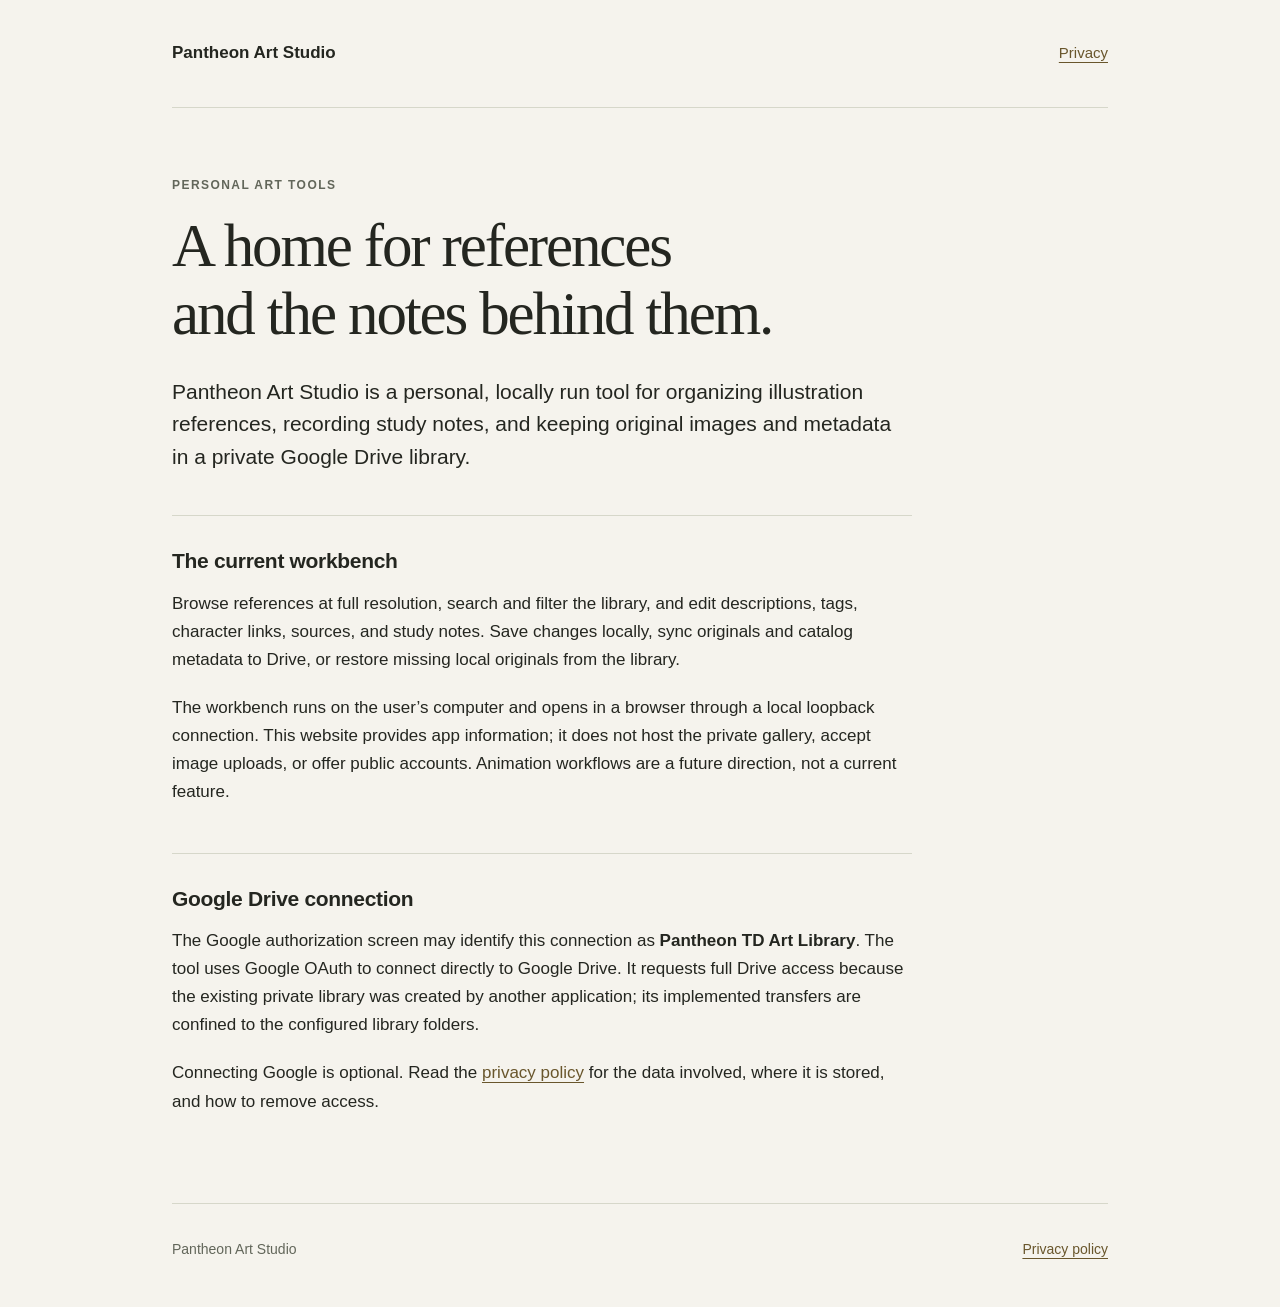
==== index.html @ eddad4ba "Publish art studio app information and privacy policy" ====
<!doctype html>
<html lang="en">
<head>
  <meta charset="utf-8">
  <meta name="viewport" content="width=device-width, initial-scale=1">
  <meta name="description" content="Pantheon Art Studio is a personal, locally run reference library for organizing illustration studies and syncing them with a private Google Drive library.">
  <title>Pantheon Art Studio</title>
  <link rel="stylesheet" href="./styles.css">
</head>
<body>
  <a class="skip" href="#main">Skip to content</a>
  <div class="shell">
    <header>
      <a class="brand" href="./index.html">Pantheon Art Studio</a>
      <nav aria-label="Main navigation"><a href="./privacy.html">Privacy</a></nav>
    </header>
    <main id="main">
      <p class="eyebrow">Personal art tools</p>
      <h1>A home for references<br class="wide-break"> and the notes behind them.</h1>
      <p class="intro">Pantheon Art Studio is a personal, locally run tool for organizing illustration references, recording study notes, and keeping original images and metadata in a private Google Drive library.</p>
      <section aria-labelledby="work-heading">
        <h2 id="work-heading">The current workbench</h2>
        <p>Browse references at full resolution, search and filter the library, and edit descriptions, tags, character links, sources, and study notes. Save changes locally, sync originals and catalog metadata to Drive, or restore missing local originals from the library.</p>
        <p>The workbench runs on the user’s computer and opens in a browser through a local loopback connection. This website provides app information; it does not host the private gallery, accept image uploads, or offer public accounts. Animation workflows are a future direction, not a current feature.</p>
      </section>
      <section aria-labelledby="google-heading">
        <h2 id="google-heading">Google Drive connection</h2>
        <p>The Google authorization screen may identify this connection as <strong>Pantheon TD Art Library</strong>. The tool uses Google OAuth to connect directly to Google Drive. It requests full Drive access because the existing private library was created by another application; its implemented transfers are confined to the configured library folders.</p>
        <p>Connecting Google is optional. Read the <a href="./privacy.html">privacy policy</a> for the data involved, where it is stored, and how to remove access.</p>
      </section>
    </main>
    <footer><span>Pantheon Art Studio</span><a href="./privacy.html">Privacy policy</a></footer>
  </div>
</body>
</html>
---- styles.css ----
:root { color-scheme:light; --paper:#f5f3ed; --ink:#242620; --muted:#62665a; --line:#d6d7ca; --accent:#69562c; }
* { box-sizing:border-box; }
body { margin:0; color:var(--ink); background:var(--paper); font:17px/1.65 -apple-system,BlinkMacSystemFont,"Segoe UI",sans-serif; }
a { color:var(--accent); text-underline-offset:4px; overflow-wrap:anywhere; }
a:hover { text-decoration-thickness:2px; }
:focus-visible { outline:3px solid var(--accent); outline-offset:5px; }
.skip { position:absolute; top:12px; left:16px; padding:10px 14px; background:var(--paper); transform:translateY(-160%); }
.skip:focus { transform:translateY(0); }
.shell { max-width:1000px; margin:auto; padding:0 32px; }
header { display:flex; justify-content:space-between; align-items:center; gap:24px; min-height:108px; border-bottom:1px solid var(--line); }
.brand { color:var(--ink); text-decoration:none; font-size:17px; font-weight:650; }
nav { display:flex; flex-wrap:wrap; gap:20px; }
nav a { display:inline-flex; align-items:center; min-height:44px; font-size:15px; }
main { max-width:740px; padding:68px 0 58px; }
h1,h2,p { margin-top:0; }
h1 { font:400 clamp(38px,6vw,61px)/1.12 Georgia,"Times New Roman",serif; letter-spacing:-.035em; margin-bottom:27px; }
h2 { font-size:21px; line-height:1.35; letter-spacing:-.015em; margin-bottom:14px; }
p { margin-bottom:20px; }
.eyebrow { font-size:12px; line-height:1.5; letter-spacing:.12em; text-transform:uppercase; font-weight:650; color:var(--muted); margin-bottom:18px; }
.intro { font-size:21px; line-height:1.55; margin-bottom:42px; }
section { padding:31px 0 9px; border-top:1px solid var(--line); }
section + section { margin-top:18px; }
.policy { max-width:720px; }
.policy h1 { font-size:clamp(38px,6vw,52px); margin-bottom:16px; }
.updated { font-size:14px; color:var(--muted); margin-bottom:29px; }
.policy > p:last-of-type { margin-bottom:35px; }
code { font-size:.88em; overflow-wrap:anywhere; }
footer { display:flex; flex-wrap:wrap; justify-content:space-between; gap:16px; padding:24px 0 35px; border-top:1px solid var(--line); color:var(--muted); font-size:14px; }
footer a { display:inline-flex; align-items:center; min-height:44px; }
footer span { display:inline-flex; align-items:center; min-height:44px; }
@media (max-width:600px) {
  .shell { padding:0 22px; }
  header { min-height:92px; gap:12px; flex-wrap:wrap; padding:16px 0; }
  nav { gap:16px; }
  main { padding:43px 0 38px; }
  .intro { font-size:19px; margin-bottom:32px; }
  .wide-break { display:none; }
  section { padding-top:25px; }
}
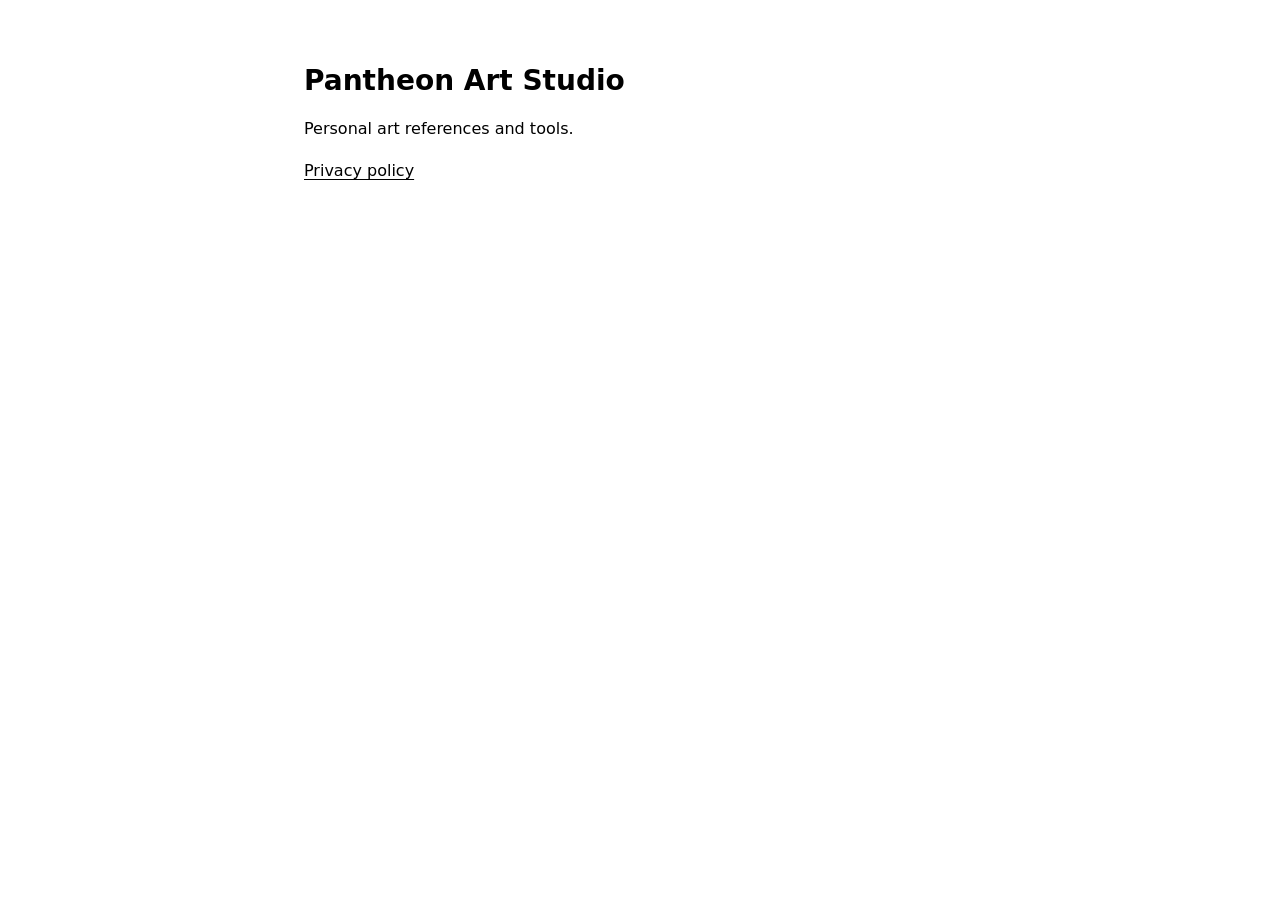
==== commit 75e8630e: "Keep the personal app pages plain" ====
--- a/index.html
+++ b/index.html
@@ -3,33 +3,14 @@
 <head>
   <meta charset="utf-8">
   <meta name="viewport" content="width=device-width, initial-scale=1">
-  <meta name="description" content="Pantheon Art Studio is a personal, locally run reference library for organizing illustration studies and syncing them with a private Google Drive library.">
   <title>Pantheon Art Studio</title>
   <link rel="stylesheet" href="./styles.css">
 </head>
 <body>
-  <a class="skip" href="#main">Skip to content</a>
-  <div class="shell">
-    <header>
-      <a class="brand" href="./index.html">Pantheon Art Studio</a>
-      <nav aria-label="Main navigation"><a href="./privacy.html">Privacy</a></nav>
-    </header>
-    <main id="main">
-      <p class="eyebrow">Personal art tools</p>
-      <h1>A home for references<br class="wide-break"> and the notes behind them.</h1>
-      <p class="intro">Pantheon Art Studio is a personal, locally run tool for organizing illustration references, recording study notes, and keeping original images and metadata in a private Google Drive library.</p>
-      <section aria-labelledby="work-heading">
-        <h2 id="work-heading">The current workbench</h2>
-        <p>Browse references at full resolution, search and filter the library, and edit descriptions, tags, character links, sources, and study notes. Save changes locally, sync originals and catalog metadata to Drive, or restore missing local originals from the library.</p>
-        <p>The workbench runs on the user’s computer and opens in a browser through a local loopback connection. This website provides app information; it does not host the private gallery, accept image uploads, or offer public accounts. Animation workflows are a future direction, not a current feature.</p>
-      </section>
-      <section aria-labelledby="google-heading">
-        <h2 id="google-heading">Google Drive connection</h2>
-        <p>The Google authorization screen may identify this connection as <strong>Pantheon TD Art Library</strong>. The tool uses Google OAuth to connect directly to Google Drive. It requests full Drive access because the existing private library was created by another application; its implemented transfers are confined to the configured library folders.</p>
-        <p>Connecting Google is optional. Read the <a href="./privacy.html">privacy policy</a> for the data involved, where it is stored, and how to remove access.</p>
-      </section>
-    </main>
-    <footer><span>Pantheon Art Studio</span><a href="./privacy.html">Privacy policy</a></footer>
-  </div>
+  <main>
+    <h1>Pantheon Art Studio</h1>
+    <p>Personal art references and tools.</p>
+    <p><a href="./privacy.html">Privacy policy</a></p>
+  </main>
 </body>
 </html>
--- a/styles.css
+++ b/styles.css
@@ -1,39 +1,8 @@
-:root { color-scheme:light; --paper:#f5f3ed; --ink:#242620; --muted:#62665a; --line:#d6d7ca; --accent:#69562c; }
-* { box-sizing:border-box; }
-body { margin:0; color:var(--ink); background:var(--paper); font:17px/1.65 -apple-system,BlinkMacSystemFont,"Segoe UI",sans-serif; }
-a { color:var(--accent); text-underline-offset:4px; overflow-wrap:anywhere; }
-a:hover { text-decoration-thickness:2px; }
-:focus-visible { outline:3px solid var(--accent); outline-offset:5px; }
-.skip { position:absolute; top:12px; left:16px; padding:10px 14px; background:var(--paper); transform:translateY(-160%); }
-.skip:focus { transform:translateY(0); }
-.shell { max-width:1000px; margin:auto; padding:0 32px; }
-header { display:flex; justify-content:space-between; align-items:center; gap:24px; min-height:108px; border-bottom:1px solid var(--line); }
-.brand { color:var(--ink); text-decoration:none; font-size:17px; font-weight:650; }
-nav { display:flex; flex-wrap:wrap; gap:20px; }
-nav a { display:inline-flex; align-items:center; min-height:44px; font-size:15px; }
-main { max-width:740px; padding:68px 0 58px; }
-h1,h2,p { margin-top:0; }
-h1 { font:400 clamp(38px,6vw,61px)/1.12 Georgia,"Times New Roman",serif; letter-spacing:-.035em; margin-bottom:27px; }
-h2 { font-size:21px; line-height:1.35; letter-spacing:-.015em; margin-bottom:14px; }
-p { margin-bottom:20px; }
-.eyebrow { font-size:12px; line-height:1.5; letter-spacing:.12em; text-transform:uppercase; font-weight:650; color:var(--muted); margin-bottom:18px; }
-.intro { font-size:21px; line-height:1.55; margin-bottom:42px; }
-section { padding:31px 0 9px; border-top:1px solid var(--line); }
-section + section { margin-top:18px; }
-.policy { max-width:720px; }
-.policy h1 { font-size:clamp(38px,6vw,52px); margin-bottom:16px; }
-.updated { font-size:14px; color:var(--muted); margin-bottom:29px; }
-.policy > p:last-of-type { margin-bottom:35px; }
-code { font-size:.88em; overflow-wrap:anywhere; }
-footer { display:flex; flex-wrap:wrap; justify-content:space-between; gap:16px; padding:24px 0 35px; border-top:1px solid var(--line); color:var(--muted); font-size:14px; }
-footer a { display:inline-flex; align-items:center; min-height:44px; }
-footer span { display:inline-flex; align-items:center; min-height:44px; }
-@media (max-width:600px) {
-  .shell { padding:0 22px; }
-  header { min-height:92px; gap:12px; flex-wrap:wrap; padding:16px 0; }
-  nav { gap:16px; }
-  main { padding:43px 0 38px; }
-  .intro { font-size:19px; margin-bottom:32px; }
-  .wide-break { display:none; }
-  section { padding-top:25px; }
-}
+html { color-scheme: light dark; }
+body { margin: 0; font: 16px/1.6 system-ui, sans-serif; }
+main { max-width: 42rem; margin: 4rem auto; padding: 0 1.5rem; }
+h1 { font-size: 1.75rem; line-height: 1.2; }
+a { color: inherit; text-underline-offset: 0.18em; }
+a:focus-visible { outline: 2px solid currentColor; outline-offset: 4px; }
+p { overflow-wrap: anywhere; }
+.date { font-size: 0.875rem; }
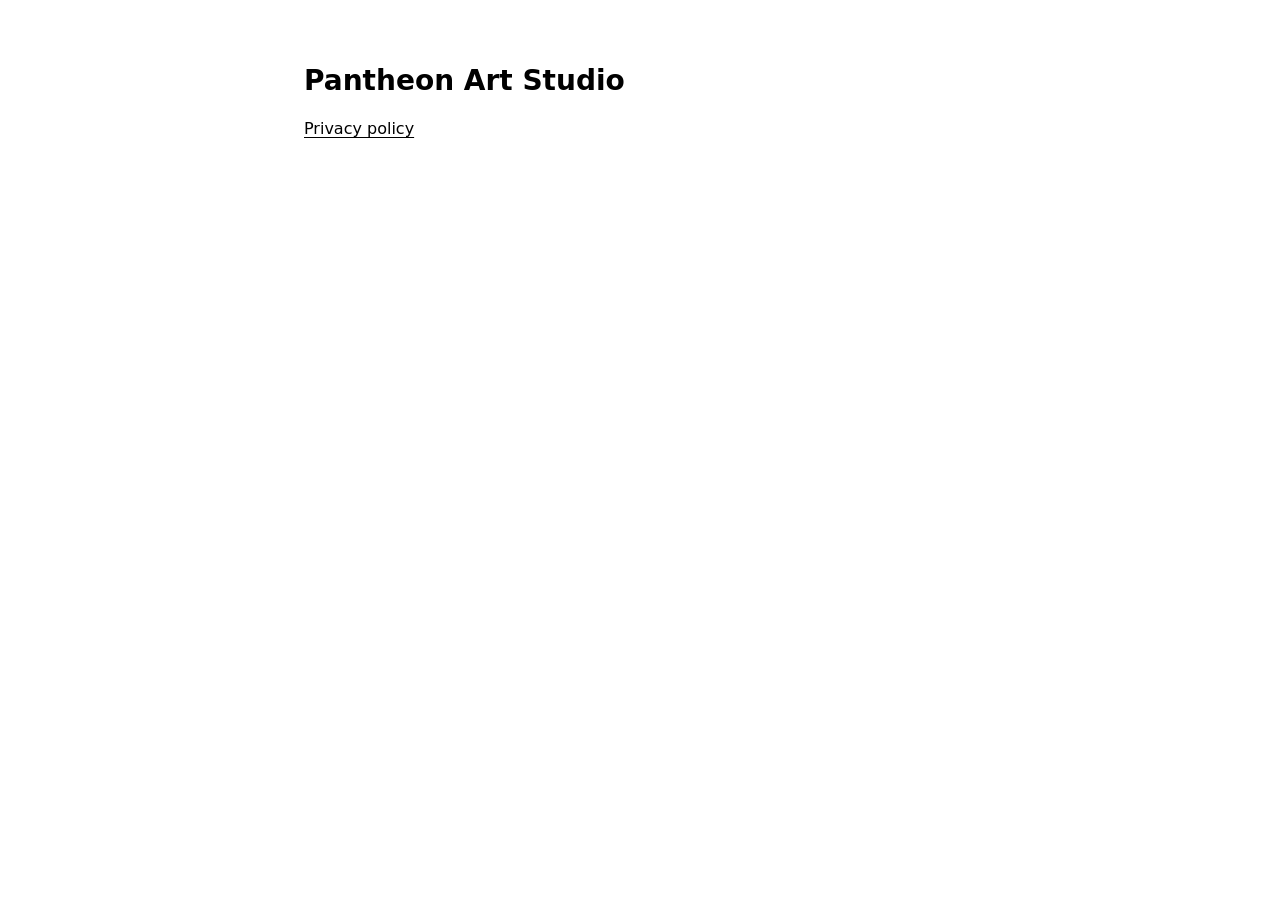
==== commit 74c7de63: "Remove workflow details from the personal privacy page" ====
--- a/index.html
+++ b/index.html
@@ -9,7 +9,6 @@
 <body>
   <main>
     <h1>Pantheon Art Studio</h1>
-    <p>Personal art references and tools.</p>
     <p><a href="./privacy.html">Privacy policy</a></p>
   </main>
 </body>
--- a/styles.css
+++ b/styles.css
@@ -5,4 +5,3 @@
 a { color: inherit; text-underline-offset: 0.18em; }
 a:focus-visible { outline: 2px solid currentColor; outline-offset: 4px; }
 p { overflow-wrap: anywhere; }
-.date { font-size: 0.875rem; }
